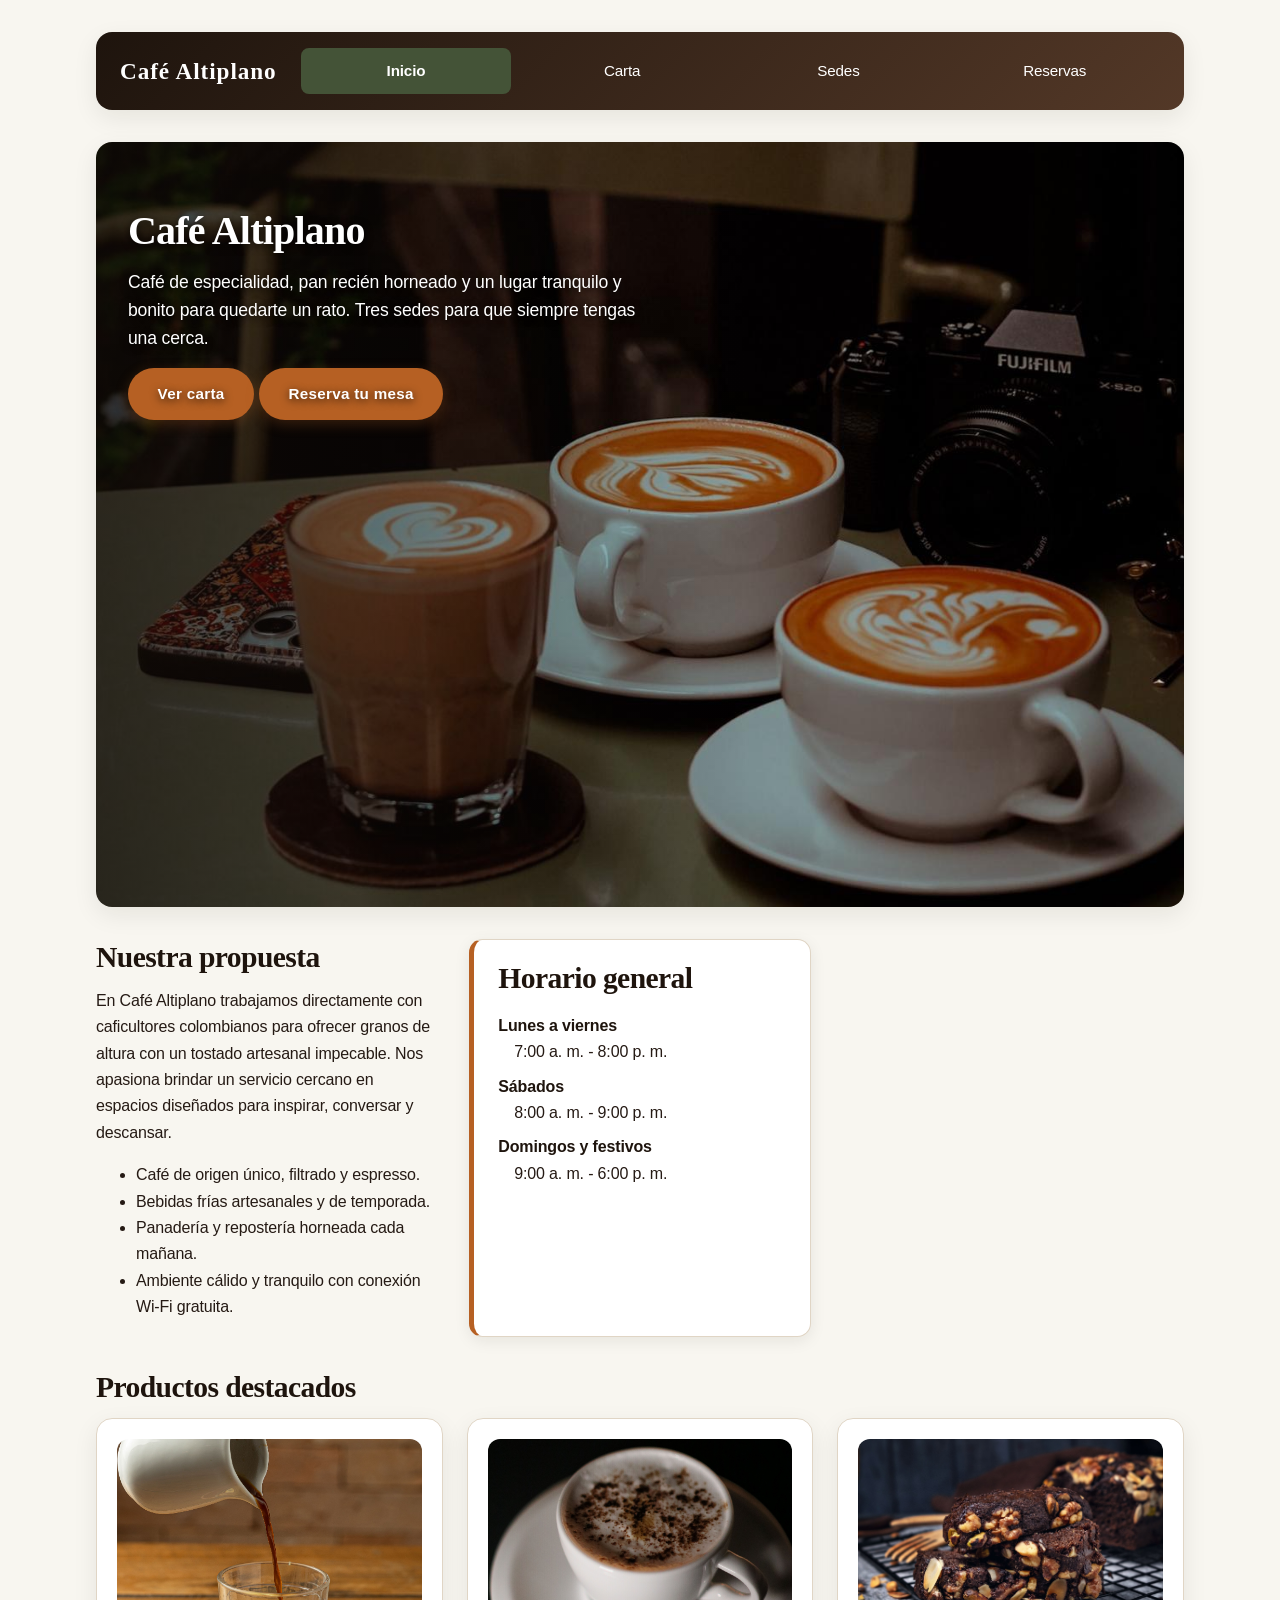
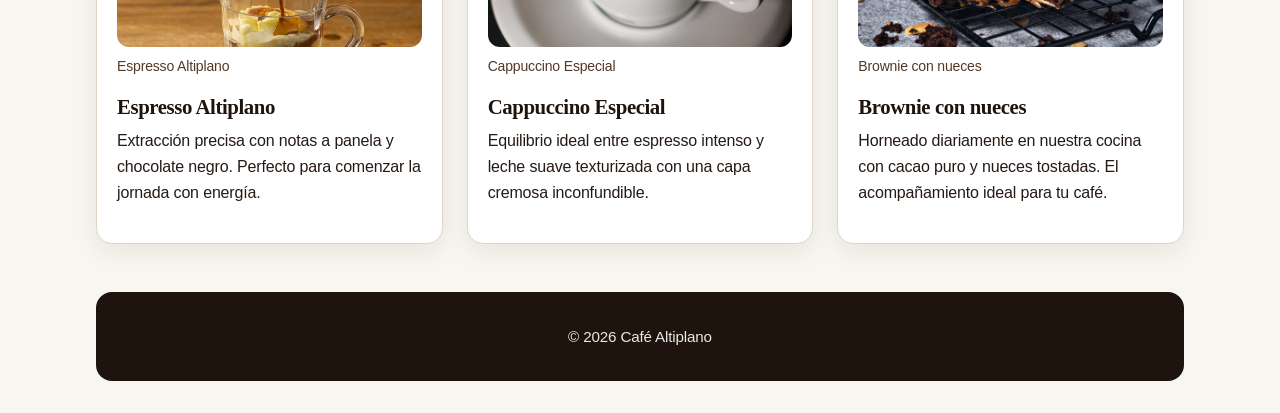
==== index.html @ fad657e7 "Modificaciones de la pagina" ====
<!DOCTYPE html>
<html lang="es">
<head>
  <meta charset="UTF-8">
  <meta name="viewport" content="width=device-width, initial-scale=1.0">
  <title>Café Altiplano | Inicio</title>

  <!-- Hojas de estilo ordenadas por tema -->
  <link rel="stylesheet" href="css/base.css">
  <link rel="stylesheet" href="css/tipografia.css">
  <link rel="stylesheet" href="css/cajas.css">
  <link rel="stylesheet" href="css/componentes.css">
  <link rel="stylesheet" href="css/layout.css">
</head>
<body>

  <!-- ===== CABECERA Y MENÚ ===== -->
  <header>
    <a href="index.html" class="logo">Café Altiplano</a>
    <nav>
      <ul>
        <li><a href="index.html" aria-current="page">Inicio</a></li>
        <li><a href="carta.html">Carta</a></li>
        <li><a href="sedes.html">Sedes</a></li>
        <li><a href="reservas.html">Reservas</a></li>
      </ul>
    </nav>
  </header>

  <!-- ===== CONTENIDO PRINCIPAL ===== -->
  <main>

    <!-- ----- Portada principal con imagen de fondo ----- -->
    <section class="portada portada--inicio">
      <h1>Café Altiplano</h1>
      <p>Café de especialidad, pan recién horneado y un lugar tranquilo y bonito para quedarte un rato. Tres sedes para que siempre tengas una cerca.</p>
      <p>
        <a class="boton" href="carta.html">Ver carta</a>
        <a class="boton" href="reservas.html">Reserva tu mesa</a>
      </p>
    </section>

    <!-- ----- Breve descripción de la propuesta ----- -->
    <section class="bloque">
      <h2>Nuestra propuesta</h2>
      <p>En Café Altiplano trabajamos directamente con caficultores colombianos para ofrecer granos de altura con un tostado artesanal impecable. Nos apasiona brindar un servicio cercano en espacios diseñados para inspirar, conversar y descansar.</p>
      <ul>
        <li>Café de origen único, filtrado y espresso.</li>
        <li>Bebidas frías artesanales y de temporada.</li>
        <li>Panadería y repostería horneada cada mañana.</li>
        <li>Ambiente cálido y tranquilo con conexión Wi-Fi gratuita.</li>
      </ul>
    </section>

    <!-- ----- Horario general (Información de interés) ----- -->
    <aside class="nota">
      <h2>Horario general</h2>
      <dl>
        <dt>Lunes a viernes</dt>
        <dd>7:00 a. m. - 8:00 p. m.</dd>
        <dt>Sábados</dt>
        <dd>8:00 a. m. - 9:00 p. m.</dd>
        <dt>Domingos y festivos</dt>
        <dd>9:00 a. m. - 6:00 p. m.</dd>
      </dl>
    </aside>

    <!-- ----- Productos destacados ----- -->
    <section class="bloque bloque--completo">
      <h2>Productos destacados</h2>
      <div class="galeria">
        <article class="tarjeta">
          <figure>
            <img src="imagenes/espresso.jpg" alt="Taza de café espresso recién servido con crema dorada">
            <figcaption>Espresso Altiplano</figcaption>
          </figure>
          <h3>Espresso Altiplano</h3>
          <p>Extracción precisa con notas a panela y chocolate negro. Perfecto para comenzar la jornada con energía.</p>
        </article>

        <article class="tarjeta">
          <figure>
            <img src="imagenes/cappuccino.jpg" alt="Taza de cappuccino con arte latte en la superficie">
            <figcaption>Cappuccino Especial</figcaption>
          </figure>
          <h3>Cappuccino Especial</h3>
          <p>Equilibrio ideal entre espresso intenso y leche suave texturizada con una capa cremosa inconfundible.</p>
        </article>

        <article class="tarjeta">
          <figure>
            <img src="imagenes/Brownie con nuecesjpg.jpg" alt="Porción de brownie de chocolate con nueces">
            <figcaption>Brownie con nueces</figcaption>
          </figure>
          <h3>Brownie con nueces</h3>
          <p>Horneado diariamente en nuestra cocina con cacao puro y nueces tostadas. El acompañamiento ideal para tu café.</p>
        </article>
      </div>
    </section>

  </main>

  <!-- ===== PIE DE PÁGINA ===== -->
  <footer>
    <p>&copy; 2026 Café Altiplano</p>
  </footer>

</body>
</html>
---- css/base.css ----
/* ===== base.css: paleta de colores, reglas generales y fondo ===== */

/* ----- Paleta moderna de cafetería de especialidad ----- */
:root {
  --color-cafe: #1e140d;           /* Espresso carbón profundo, sofisticado y moderno */
  --color-cafe-claro: #533827;     /* Tostado moca cálido */
  --color-crema: #f8f6f0;          /* Avena / crema nórdico cálido y luminoso */
  --color-beige: #ebe3d5;          /* Lino / arena suave para contrastes */
  --color-verde-oliva: #445337;    /* Verde oliva botánico de especialidad */
  --color-blanco: #ffffff;         /* Blanco puro para superficies limpias */
  --color-acento: #b66023;         /* Terracota / caramelo tostado moderno */
  --color-texto: #251a14;          /* Tono café ultra oscuro para óptima legibilidad */
  --color-borde: #e0d5c5;          /* Borde fino, limpio y sutil */
  --color-sombra: rgba(30, 20, 13, 0.08); /* Sombra difusa suave y moderna */
  --color-oscuro: #120c08;         /* Carbón oscuro para fondos inmersivos */
  --color-velo: rgba(18, 12, 8, 0.65);
  --color-sombra-texto: rgba(0, 0, 0, 0.75);
}

/* ----- Modelo de caja uniforme para todo el documento ----- */
*,
*::before,
*::after {
  box-sizing: border-box;
}

/* ----- Tamaño base relativo a la configuración del navegador ----- */
html {
  font-size: 100%;
}

/* ----- Página: centrada, con ancho máximo de lectura y fondo cálido ----- */
body {
  max-width: 72rem;
  margin: 0 auto;
  background-color: var(--color-crema);
  color: var(--color-texto);
}

/* ----- Imágenes fluidas ----- */
img {
  max-width: 100%;
  height: auto;
}

/* ----- Enlaces generales ----- */
a {
  color: var(--color-cafe-claro);
}

/* ----- Cabecera moderna con degradado sutil ----- */
header {
  background: linear-gradient(135deg, var(--color-cafe), var(--color-cafe-claro));
  color: var(--color-blanco);
  border-radius: 1rem;
  box-shadow: 0 0.5rem 1.5rem var(--color-sombra);
}

/* Los enlaces de cabecera heredan color blanco */
header a {
  color: inherit;
}

/* ----- Pie de página moderno y sobrio ----- */
footer {
  padding: 2rem 1.5rem;
  background-color: var(--color-cafe);
  color: var(--color-blanco);
  text-align: center;
  border-radius: 1rem;
  margin-top: 1rem;
}

footer p {
  margin: 0 auto;
  font-size: 0.95rem;
  opacity: 0.9;
}
---- css/tipografia.css ----
/* ===== tipografia.css: fuentes, tamaños y texto ===== */

/* ----- Texto general: tipografía moderna, limpia y altamente legible ----- */
body {
  font-family: -apple-system, BlinkMacSystemFont, "Segoe UI", Roboto, "Helvetica Neue", Arial, sans-serif;
  font-size: 1rem;
  line-height: 1.65;
  letter-spacing: -0.01em;
}

/* ----- Títulos: tipografía editorial elegante y jerarquía visual estricta ----- */
h1,
h2,
h3,
h4 {
  font-family: "Playfair Display", "Georgia", "Times New Roman", serif;
  line-height: 1.25;
  color: var(--color-cafe);
  letter-spacing: -0.02em;
}

h1 {
  font-size: 2.5rem;
  margin-top: 0;
  margin-bottom: 0.75rem;
}

h2 {
  font-size: 1.85rem;
  margin-top: 0;
  margin-bottom: 0.75rem;
}

h3 {
  font-size: 1.3rem;
  margin-top: 0;
  margin-bottom: 0.5rem;
}

h4 {
  font-size: 1.1rem;
  margin-top: 0;
  margin-bottom: 0.5rem;
}

/* ----- Párrafos: medida de lectura cómoda ----- */
p {
  max-width: 65ch;
  margin-top: 0;
  margin-bottom: 1rem;
}

/* ----- Citas editoriales ----- */
blockquote {
  font-family: "Playfair Display", "Georgia", serif;
  font-size: 1.2rem;
  font-style: italic;
  line-height: 1.6;
  margin: 0;
  color: var(--color-cafe);
}

cite {
  font-family: -apple-system, BlinkMacSystemFont, "Segoe UI", Roboto, sans-serif;
  font-weight: 600;
  color: var(--color-verde-oliva);
  font-style: normal;
  font-size: 0.95rem;
}

figcaption {
  font-size: 0.875rem;
  color: var(--color-cafe-claro);
  margin-top: 0.5rem;
  font-weight: 500;
}

/* ----- Tablas y listas de definición ----- */
caption {
  font-family: "Playfair Display", "Georgia", serif;
  font-size: 1.2rem;
  font-weight: bold;
  padding: 0.75rem 0;
  caption-side: top;
  text-align: left;
  color: var(--color-cafe);
}

th {
  font-weight: 700;
  color: var(--color-cafe);
}

dt {
  font-weight: 700;
  color: var(--color-cafe);
  margin-top: 0.5rem;
}

dd {
  margin-inline-start: 1rem;
  margin-bottom: 0.5rem;
}
---- css/cajas.css ----
/* ===== cajas.css: espacios, tarjetas y tablas ===== */

/* ----- Espaciados interiores ----- */
header {
  padding: 0.85rem 1.25rem;
}

main {
  padding: 0;
}

/* ----- Menús y listas sin viñetas ----- */
nav ul,
.tarjeta ul {
  margin: 0;
  padding: 0;
  list-style: none;
}

/* ----- Tarjetas modernas con esquinas suaves y sombra limpia ----- */
.tarjeta {
  padding: 1.25rem;
  border: 1px solid var(--color-borde);
  border-radius: 1rem;
  background-color: var(--color-blanco);
  box-shadow: 0 0.5rem 1.5rem var(--color-sombra);
}

/* ----- Figuras de imágenes ----- */
figure {
  margin: 0 0 1rem;
}

/* ----- Citas y notas modernas con acento lateral ----- */
.cita {
  padding: 1.25rem 1.5rem;
  border-left: 0.35rem solid var(--color-verde-oliva);
  background-color: var(--color-blanco);
  border-radius: 0.85rem;
  border-top: 1px solid var(--color-borde);
  border-right: 1px solid var(--color-borde);
  border-bottom: 1px solid var(--color-borde);
  box-shadow: 0 0.25rem 1rem var(--color-sombra);
  margin: 0 0 0.5rem;
}

.nota {
  padding: 1.25rem 1.5rem;
  border-left: 0.35rem solid var(--color-acento);
  background-color: var(--color-blanco);
  border-radius: 0.85rem;
  border-top: 1px solid var(--color-borde);
  border-right: 1px solid var(--color-borde);
  border-bottom: 1px solid var(--color-borde);
  box-shadow: 0 0.25rem 1rem var(--color-sombra);
}

/* ----- Tablas modernas con desplazamiento horizontal seguro ----- */
.tabla-contenedor {
  overflow-x: auto;
  margin-top: 1.25rem;
  margin-bottom: 1rem;
  border-radius: 0.85rem;
  box-shadow: 0 0.25rem 1rem var(--color-sombra);
}

.tabla {
  width: 100%;
  border-collapse: separate;
  border-spacing: 0;
  background-color: var(--color-blanco);
  border: 1px solid var(--color-borde);
  border-radius: 0.85rem;
  overflow: hidden;
}

.tabla th,
.tabla td {
  padding: 0.85rem 1rem;
  border-bottom: 1px solid var(--color-borde);
  text-align: left;
}

.tabla thead th {
  background-color: var(--color-beige);
  font-size: 0.875rem;
  text-transform: uppercase;
  letter-spacing: 0.04em;
}

.tabla tbody tr:last-child th,
.tabla tbody tr:last-child td {
  border-bottom: none;
}

/* Filas alternas sutiles */
.tabla tbody tr:nth-child(even) {
  background-color: #faf8f4;
}

/* Tablas de precios: la última columna alineada a la derecha con peso */
.tabla--precios th:last-child,
.tabla--precios td:last-child {
  text-align: right;
  font-weight: 600;
}

/* Fotos de tarjetas con proporciones modernas y corte impecable */
.tarjeta img {
  width: 100%;
  height: 13rem;
  object-fit: cover;
  border-radius: 0.75rem;
  display: block;
}
---- css/componentes.css ----
/* ===== componentes.css: menú, botones y formulario ===== */

/* ----- Enlaces del menú ----- */
nav a {
  display: block;
  padding: 0.65rem 1rem;
  text-decoration: none;
  text-align: center;
  border-radius: 0.5rem;
  font-weight: 500;
  font-size: 0.95rem;
}

nav a:hover,
nav a:focus {
  background-color: rgba(255, 255, 255, 0.15);
  color: var(--color-blanco);
}

/* La página activa luce moderna como una pestaña destacada */
nav a[aria-current="page"] {
  background-color: var(--color-verde-oliva);
  color: var(--color-blanco);
  font-weight: 600;
}

/* ----- Botones modernos en forma de píldora ----- */
.boton {
  display: inline-block;
  padding: 0.85rem 1.85rem;
  border: none;
  border-radius: 2rem;
  background-color: var(--color-acento);
  color: var(--color-blanco);
  font: inherit;
  font-weight: 600;
  font-size: 0.95rem;
  letter-spacing: 0.02em;
  text-decoration: none;
  cursor: pointer;
  text-align: center;
  box-shadow: 0 0.25rem 0.85rem rgba(182, 96, 35, 0.28);
}

.boton:hover,
.boton:focus {
  background-color: var(--color-cafe);
  color: var(--color-blanco);
  box-shadow: 0 0.25rem 0.85rem rgba(30, 20, 13, 0.35);
}

/* ----- Formulario moderno ----- */
form fieldset {
  padding: 1.5rem;
  border: 1px solid var(--color-borde);
  border-radius: 1rem;
  background-color: var(--color-blanco);
  box-shadow: 0 0.25rem 1rem var(--color-sombra);
}

legend {
  padding: 0 0.75rem;
  color: var(--color-cafe);
  font-family: "Playfair Display", "Georgia", serif;
  font-size: 1.2rem;
  font-weight: bold;
}

form label {
  font-weight: 600;
  font-size: 0.9rem;
  color: var(--color-texto);
}

/* Separación ordenada para etiquetas del formulario */
form label:not([for^="zona-"]):not([for="confirmacion"]) {
  display: block;
  margin-top: 0.85rem;
  margin-bottom: 0.35rem;
}

/* Campos de texto, fecha, hora, número y textarea */
:is(input, select, textarea):not([type="radio"], [type="checkbox"]) {
  display: block;
  width: 100%;
  padding: 0.75rem 1rem;
  border: 1px solid var(--color-borde);
  border-radius: 0.5rem;
  background-color: #fbf9f5;
  font: inherit;
  font-size: 0.95rem;
  color: var(--color-texto);
}

textarea {
  resize: vertical;
}

:is(input, select, textarea):hover {
  border-color: var(--color-acento);
}

/* ----- Controles nativos (radio y checkbox) con acento verde oliva ----- */
input[type="radio"],
input[type="checkbox"] {
  accent-color: var(--color-verde-oliva);
  cursor: pointer;
}

label[for^="zona-"],
label[for="confirmacion"] {
  cursor: pointer;
}

/* ----- Foco visible y accesible ----- */
:is(a, button, input, select, textarea):focus {
  outline: 0.1875rem solid var(--color-verde-oliva);
  outline-offset: 0.125rem;
}
---- css/layout.css ----
/* ===== layout.css: maqueta con Grid (primero el teléfono) ===== */

/* ----- Teléfono: una columna con espaciado amplio y moderno ----- */
body {
  display: grid;
  grid-template-columns: 1fr;
  gap: 1.75rem;
  padding: 1rem;
}

/* main no crea caja propia: sus bloques entran directo a la grid del body */
main {
  display: contents;
}

/* Cabecera, portada y pie ocupan todo el ancho en cualquier tamaño */
header,
footer,
.portada,
.bloque--completo {
  grid-column: 1 / -1;
}

/* Evita que una tabla o imagen ensanche la columna y cree desplazamiento horizontal */
header,
footer,
main > *,
.bloque {
  min-width: 0;
}

/* ----- Logotipo textual moderno en cabecera ----- */
.logo {
  display: block;
  font-family: "Playfair Display", Georgia, serif;
  font-size: 1.45rem;
  font-weight: 700;
  letter-spacing: 0.04em;
  text-decoration: none;
  text-align: center;
  padding: 0.5rem 0;
  color: var(--color-blanco);
}

/* ----- Portadas modernas con esquinas redondeadas ----- */
.portada {
  min-height: 35vh;
  padding: 3rem 2rem;
  background-color: var(--color-cafe);
  color: var(--color-blanco);
  border-radius: 1rem;
  box-shadow: 0 0.5rem 1.5rem var(--color-sombra);
}

.portada h1 {
  color: inherit;
}

.portada p {
  max-width: 55ch;
  font-size: 1.1rem;
  line-height: 1.6;
}

/* Portada de la página de inicio: foto de fondo inmersiva */
.portada--inicio {
  min-height: 85vh;
  padding: 4rem 2rem;
  background-color: var(--color-oscuro);
  background-image:
    linear-gradient(to right, var(--color-velo) 0%, transparent 60%),
    url("../imagenes/fondo.jpg");
  background-size: cover;
  background-position: center 85%;
  background-repeat: no-repeat;
  text-shadow: 0 2px 8px var(--color-sombra-texto);
}

/* ----- Menú: enlaces organizados con CSS Grid ----- */
header nav ul {
  display: grid;
  grid-template-columns: repeat(auto-fit, minmax(6rem, 1fr));
  gap: 0.35rem;
}

/* ----- Galería de tarjetas: adaptable con Grid ----- */
.galeria {
  display: grid;
  grid-template-columns: repeat(auto-fit, minmax(14.5rem, 1fr));
  gap: 1.5rem;
}

/* ----- Formulario con separación limpia ----- */
form {
  display: grid;
  gap: 1.25rem;
}

/* ----- Tableta: desde 600 px, dos columnas ----- */
@media (min-width: 600px) {
  body {
    grid-template-columns: repeat(2, 1fr);
    padding: 1.5rem;
  }

  header {
    display: grid;
    grid-template-columns: auto 1fr;
    align-items: center;
    gap: 1.5rem;
    padding: 1rem 1.5rem;
  }

  .logo {
    text-align: left;
    padding: 0;
  }

  /* Un bloque que ocupa dos columnas */
  .bloque--ancho {
    grid-column: span 2;
  }
}

/* ----- Computador: desde 900 px, tres columnas ----- */
@media (min-width: 900px) {
  body {
    grid-template-columns: repeat(3, 1fr);
    gap: 2rem;
    padding: 2rem;
  }

  .bloque--ancho {
    grid-column: span 2;
  }
}
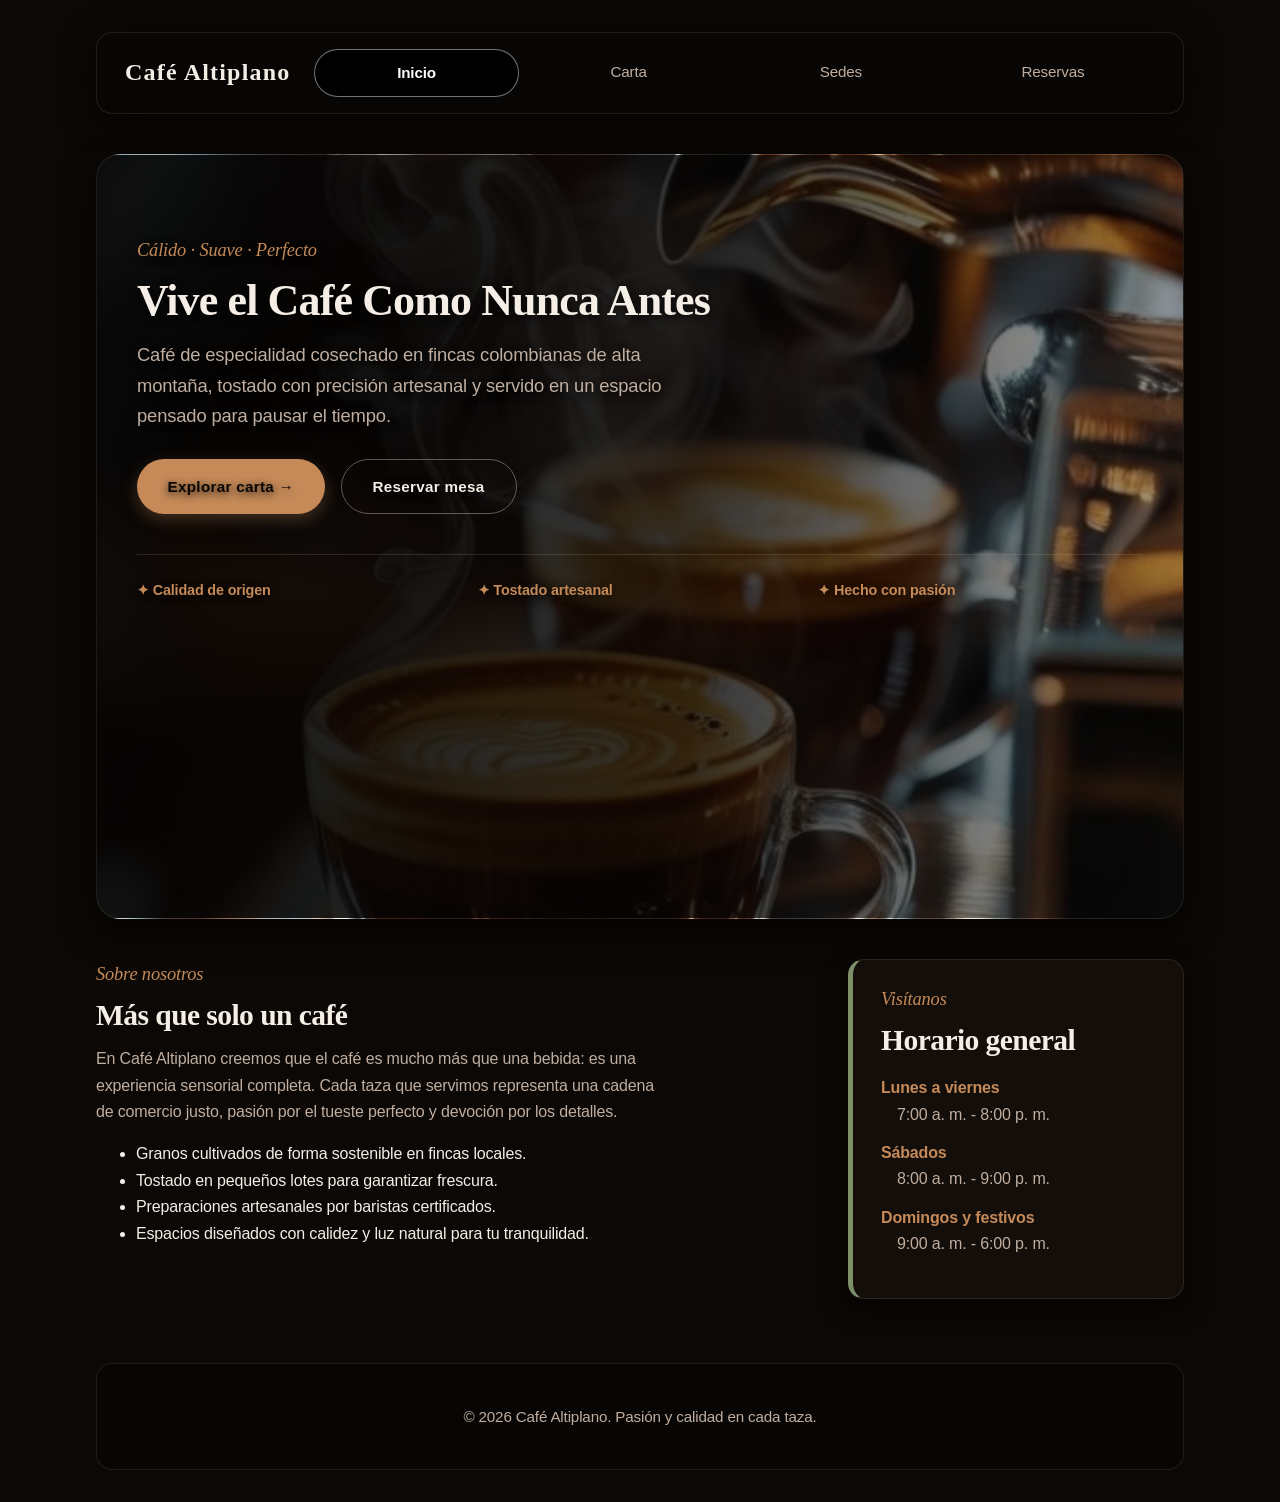
==== commit a8c7deb2: "Actualizacion  general de diseño, fondos y colores" ====
--- a/index.html
+++ b/index.html
@@ -30,30 +30,38 @@
   <!-- ===== CONTENIDO PRINCIPAL ===== -->
   <main>
 
-    <!-- ----- Portada principal con imagen de fondo ----- -->
+    <!-- ----- Portada principal con imagen de fondo estilo Dark Luxury ----- -->
     <section class="portada portada--inicio">
-      <h1>Café Altiplano</h1>
-      <p>Café de especialidad, pan recién horneado y un lugar tranquilo y bonito para quedarte un rato. Tres sedes para que siempre tengas una cerca.</p>
-      <p>
-        <a class="boton" href="carta.html">Ver carta</a>
-        <a class="boton" href="reservas.html">Reserva tu mesa</a>
-      </p>
+      <span class="lema">Cálido · Suave · Perfecto</span>
+      <h1>Vive el Café Como Nunca Antes</h1>
+      <p>Café de especialidad cosechado en fincas colombianas de alta montaña, tostado con precisión artesanal y servido en un espacio pensado para pausar el tiempo.</p>
+      <div class="portada__acciones">
+        <a class="boton" href="carta.html">Explorar carta &rarr;</a>
+        <a class="boton boton--secundario" href="reservas.html">Reservar mesa</a>
+      </div>
+      <ul class="portada__ventajas">
+        <li>✦ Calidad de origen</li>
+        <li>✦ Tostado artesanal</li>
+        <li>✦ Hecho con pasión</li>
+      </ul>
     </section>
 
     <!-- ----- Breve descripción de la propuesta ----- -->
-    <section class="bloque">
-      <h2>Nuestra propuesta</h2>
-      <p>En Café Altiplano trabajamos directamente con caficultores colombianos para ofrecer granos de altura con un tostado artesanal impecable. Nos apasiona brindar un servicio cercano en espacios diseñados para inspirar, conversar y descansar.</p>
+    <section class="bloque bloque--ancho">
+      <span class="lema">Sobre nosotros</span>
+      <h2>Más que solo un café</h2>
+      <p>En Café Altiplano creemos que el café es mucho más que una bebida: es una experiencia sensorial completa. Cada taza que servimos representa una cadena de comercio justo, pasión por el tueste perfecto y devoción por los detalles.</p>
       <ul>
-        <li>Café de origen único, filtrado y espresso.</li>
-        <li>Bebidas frías artesanales y de temporada.</li>
-        <li>Panadería y repostería horneada cada mañana.</li>
-        <li>Ambiente cálido y tranquilo con conexión Wi-Fi gratuita.</li>
+        <li>Granos cultivados de forma sostenible en fincas locales.</li>
+        <li>Tostado en pequeños lotes para garantizar frescura.</li>
+        <li>Preparaciones artesanales por baristas certificados.</li>
+        <li>Espacios diseñados con calidez y luz natural para tu tranquilidad.</li>
       </ul>
     </section>
 
-    <!-- ----- Horario general (Información de interés) ----- -->
+    <!-- ----- Horario general (Información de interés con dl) ----- -->
     <aside class="nota">
+      <span class="lema">Visítanos</span>
       <h2>Horario general</h2>
       <dl>
         <dt>Lunes a viernes</dt>
@@ -65,44 +73,11 @@
       </dl>
     </aside>
 
-    <!-- ----- Productos destacados ----- -->
-    <section class="bloque bloque--completo">
-      <h2>Productos destacados</h2>
-      <div class="galeria">
-        <article class="tarjeta">
-          <figure>
-            <img src="imagenes/espresso.jpg" alt="Taza de café espresso recién servido con crema dorada">
-            <figcaption>Espresso Altiplano</figcaption>
-          </figure>
-          <h3>Espresso Altiplano</h3>
-          <p>Extracción precisa con notas a panela y chocolate negro. Perfecto para comenzar la jornada con energía.</p>
-        </article>
-
-        <article class="tarjeta">
-          <figure>
-            <img src="imagenes/cappuccino.jpg" alt="Taza de cappuccino con arte latte en la superficie">
-            <figcaption>Cappuccino Especial</figcaption>
-          </figure>
-          <h3>Cappuccino Especial</h3>
-          <p>Equilibrio ideal entre espresso intenso y leche suave texturizada con una capa cremosa inconfundible.</p>
-        </article>
-
-        <article class="tarjeta">
-          <figure>
-            <img src="imagenes/Brownie con nuecesjpg.jpg" alt="Porción de brownie de chocolate con nueces">
-            <figcaption>Brownie con nueces</figcaption>
-          </figure>
-          <h3>Brownie con nueces</h3>
-          <p>Horneado diariamente en nuestra cocina con cacao puro y nueces tostadas. El acompañamiento ideal para tu café.</p>
-        </article>
-      </div>
-    </section>
-
   </main>
 
   <!-- ===== PIE DE PÁGINA ===== -->
   <footer>
-    <p>&copy; 2026 Café Altiplano</p>
+    <p>&copy; 2026 Café Altiplano. Pasión y calidad en cada taza.</p>
   </footer>
 
 </body>
--- a/css/base.css
+++ b/css/base.css
@@ -1,20 +1,22 @@
 /* ===== base.css: paleta de colores, reglas generales y fondo ===== */
 
-/* ----- Paleta moderna de cafetería de especialidad ----- */
+/* ----- Paleta moderna de cafetería de especialidad (Dark Luxury) ----- */
 :root {
-  --color-cafe: #1e140d;           /* Espresso carbón profundo, sofisticado y moderno */
-  --color-cafe-claro: #533827;     /* Tostado moca cálido */
-  --color-crema: #f8f6f0;          /* Avena / crema nórdico cálido y luminoso */
-  --color-beige: #ebe3d5;          /* Lino / arena suave para contrastes */
-  --color-verde-oliva: #445337;    /* Verde oliva botánico de especialidad */
-  --color-blanco: #ffffff;         /* Blanco puro para superficies limpias */
-  --color-acento: #b66023;         /* Terracota / caramelo tostado moderno */
-  --color-texto: #251a14;          /* Tono café ultra oscuro para óptima legibilidad */
-  --color-borde: #e0d5c5;          /* Borde fino, limpio y sutil */
-  --color-sombra: rgba(30, 20, 13, 0.08); /* Sombra difusa suave y moderna */
-  --color-oscuro: #120c08;         /* Carbón oscuro para fondos inmersivos */
-  --color-velo: rgba(18, 12, 8, 0.65);
-  --color-sombra-texto: rgba(0, 0, 0, 0.75);
+  --color-cafe: #0b0806;                 /* Fondo oscuro negro carbón / espresso profundo */
+  --color-cafe-claro: #140e0a;           /* Superficie de tarjetas y contenedores */
+  --color-crema: #f5eee6;                /* Texto principal en tono marfil / crema cálido */
+  --color-beige: #bfaea0;                /* Texto secundario y subtítulos delicados */
+  --color-verde-oliva: #7d8f69;          /* Verde oliva sutil para acentos botánicos */
+  --color-blanco: #ffffff;               /* Blanco puro de alto contraste */
+  --color-acento: #c58a58;               /* Ámbar / caramelo dorado cálido (botones y destacados) */
+  --color-acento-hover: #d89c68;         /* Acento claro al interactuar */
+  --color-texto: #f5eee6;                /* Color base para lectura sobre fondo oscuro */
+  --color-texto-secundario: #a89888;     /* Color atenuado para notas secundarias */
+  --color-borde: rgba(220, 195, 170, 0.12); /* Borde ultrafino y sutil */
+  --color-sombra: rgba(0, 0, 0, 0.6);    /* Sombra profunda y elegante */
+  --color-oscuro: #050403;               /* Negro profundo */
+  --color-velo: rgba(6, 4, 3, 0.8);      /* Velo oscuro para legibilidad sobre imágenes */
+  --color-sombra-texto: rgba(0, 0, 0, 0.9); /* Sombra para textos sobre fondos */
 }
 
 /* ----- Modelo de caja uniforme para todo el documento ----- */
@@ -29,11 +31,11 @@
   font-size: 100%;
 }
 
-/* ----- Página: centrada, con ancho máximo de lectura y fondo cálido ----- */
+/* ----- Página: centrada, con ancho máximo de lectura y fondo oscuro premium ----- */
 body {
   max-width: 72rem;
   margin: 0 auto;
-  background-color: var(--color-crema);
+  background-color: var(--color-cafe);
   color: var(--color-texto);
 }
 
@@ -45,34 +47,35 @@
 
 /* ----- Enlaces generales ----- */
 a {
-  color: var(--color-cafe-claro);
+  color: var(--color-acento);
 }
 
-/* ----- Cabecera moderna con degradado sutil ----- */
+/* ----- Cabecera moderna en negro profundo ----- */
 header {
-  background: linear-gradient(135deg, var(--color-cafe), var(--color-cafe-claro));
+  background: #080604;
   color: var(--color-blanco);
+  border: 1px solid var(--color-borde);
   border-radius: 1rem;
-  box-shadow: 0 0.5rem 1.5rem var(--color-sombra);
+  box-shadow: 0 0.5rem 2rem var(--color-sombra);
 }
 
-/* Los enlaces de cabecera heredan color blanco */
+/* Los enlaces de cabecera heredan color */
 header a {
   color: inherit;
 }
 
 /* ----- Pie de página moderno y sobrio ----- */
 footer {
-  padding: 2rem 1.5rem;
-  background-color: var(--color-cafe);
-  color: var(--color-blanco);
+  padding: 2.5rem 1.5rem;
+  background-color: #080604;
+  color: var(--color-beige);
   text-align: center;
+  border: 1px solid var(--color-borde);
   border-radius: 1rem;
-  margin-top: 1rem;
+  margin-top: 1.5rem;
 }
 
 footer p {
   margin: 0 auto;
   font-size: 0.95rem;
-  opacity: 0.9;
 }
--- a/css/tipografia.css
+++ b/css/tipografia.css
@@ -15,12 +15,12 @@
 h4 {
   font-family: "Playfair Display", "Georgia", "Times New Roman", serif;
   line-height: 1.25;
-  color: var(--color-cafe);
+  color: var(--color-crema);
   letter-spacing: -0.02em;
 }
 
 h1 {
-  font-size: 2.5rem;
+  font-size: 2.75rem;
   margin-top: 0;
   margin-bottom: 0.75rem;
 }
@@ -41,6 +41,17 @@
   font-size: 1.1rem;
   margin-top: 0;
   margin-bottom: 0.5rem;
+  color: var(--color-acento);
+}
+
+/* Subtítulos o texto destacado tipo lema */
+.lema {
+  display: block;
+  font-family: "Playfair Display", "Georgia", serif;
+  font-style: italic;
+  font-size: 1.15rem;
+  color: var(--color-acento);
+  margin-bottom: 0.5rem;
 }
 
 /* ----- Párrafos: medida de lectura cómoda ----- */
@@ -48,29 +59,30 @@
   max-width: 65ch;
   margin-top: 0;
   margin-bottom: 1rem;
+  color: var(--color-beige);
 }
 
 /* ----- Citas editoriales ----- */
 blockquote {
   font-family: "Playfair Display", "Georgia", serif;
-  font-size: 1.2rem;
+  font-size: 1.25rem;
   font-style: italic;
   line-height: 1.6;
   margin: 0;
-  color: var(--color-cafe);
+  color: var(--color-crema);
 }
 
 cite {
   font-family: -apple-system, BlinkMacSystemFont, "Segoe UI", Roboto, sans-serif;
   font-weight: 600;
-  color: var(--color-verde-oliva);
+  color: var(--color-acento);
   font-style: normal;
   font-size: 0.95rem;
 }
 
 figcaption {
   font-size: 0.875rem;
-  color: var(--color-cafe-claro);
+  color: var(--color-acento);
   margin-top: 0.5rem;
   font-weight: 500;
 }
@@ -78,26 +90,27 @@
 /* ----- Tablas y listas de definición ----- */
 caption {
   font-family: "Playfair Display", "Georgia", serif;
-  font-size: 1.2rem;
+  font-size: 1.25rem;
   font-weight: bold;
   padding: 0.75rem 0;
   caption-side: top;
   text-align: left;
-  color: var(--color-cafe);
+  color: var(--color-crema);
 }
 
 th {
   font-weight: 700;
-  color: var(--color-cafe);
+  color: var(--color-crema);
 }
 
 dt {
   font-weight: 700;
-  color: var(--color-cafe);
-  margin-top: 0.5rem;
+  color: var(--color-acento);
+  margin-top: 0.75rem;
 }
 
 dd {
   margin-inline-start: 1rem;
   margin-bottom: 0.5rem;
+  color: var(--color-beige);
 }
--- a/css/cajas.css
+++ b/css/cajas.css
@@ -2,7 +2,7 @@
 
 /* ----- Espaciados interiores ----- */
 header {
-  padding: 0.85rem 1.25rem;
+  padding: 0.85rem 1.5rem;
 }
 
 main {
@@ -17,75 +17,79 @@
   list-style: none;
 }
 
-/* ----- Tarjetas modernas con esquinas suaves y sombra limpia ----- */
+/* ----- Tarjetas modernas oscuras con bordes finos y limpios ----- */
 .tarjeta {
   padding: 1.25rem;
   border: 1px solid var(--color-borde);
-  border-radius: 1rem;
-  background-color: var(--color-blanco);
+  border-radius: 1.25rem;
+  background-color: var(--color-cafe-claro);
   box-shadow: 0 0.5rem 1.5rem var(--color-sombra);
 }
 
-/* ----- Figuras de imágenes ----- */
-figure {
+/* ----- Figuras de imágenes con fondo oscuro estilizado ----- */
+.tarjeta figure {
   margin: 0 0 1rem;
+  background: radial-gradient(circle at center, #100b08 0%, #050302 100%);
+  border-radius: 1rem;
+  padding: 0.35rem;
+  border: 1px solid rgba(220, 195, 170, 0.1);
+  box-shadow: inset 0 0 1.5rem rgba(0, 0, 0, 0.5);
 }
 
-/* ----- Citas y notas modernas con acento lateral ----- */
+/* ----- Citas y notas modernas con acento lateral sutil ----- */
 .cita {
-  padding: 1.25rem 1.5rem;
-  border-left: 0.35rem solid var(--color-verde-oliva);
-  background-color: var(--color-blanco);
-  border-radius: 0.85rem;
+  padding: 1.5rem 1.75rem;
+  border-left: 0.35rem solid var(--color-acento);
+  background-color: var(--color-cafe-claro);
+  border-radius: 1rem;
   border-top: 1px solid var(--color-borde);
   border-right: 1px solid var(--color-borde);
   border-bottom: 1px solid var(--color-borde);
-  box-shadow: 0 0.25rem 1rem var(--color-sombra);
+  box-shadow: 0 0.5rem 1.5rem var(--color-sombra);
   margin: 0 0 0.5rem;
 }
 
 .nota {
-  padding: 1.25rem 1.5rem;
-  border-left: 0.35rem solid var(--color-acento);
-  background-color: var(--color-blanco);
-  border-radius: 0.85rem;
+  padding: 1.5rem 1.75rem;
+  border-left: 0.35rem solid var(--color-verde-oliva);
+  background-color: var(--color-cafe-claro);
+  border-radius: 1rem;
   border-top: 1px solid var(--color-borde);
   border-right: 1px solid var(--color-borde);
   border-bottom: 1px solid var(--color-borde);
-  box-shadow: 0 0.25rem 1rem var(--color-sombra);
+  box-shadow: 0 0.5rem 1.5rem var(--color-sombra);
 }
 
-/* ----- Tablas modernas con desplazamiento horizontal seguro ----- */
+/* ----- Tablas modernas: líneas ultrafinas, sin bordes toscos ni marrones gruesos ----- */
 .tabla-contenedor {
   overflow-x: auto;
   margin-top: 1.25rem;
-  margin-bottom: 1rem;
-  border-radius: 0.85rem;
-  box-shadow: 0 0.25rem 1rem var(--color-sombra);
+  margin-bottom: 1.25rem;
+  border-radius: 1rem;
+  border: 1px solid var(--color-borde);
+  box-shadow: 0 0.5rem 1.5rem var(--color-sombra);
 }
 
 .tabla {
   width: 100%;
-  border-collapse: separate;
-  border-spacing: 0;
-  background-color: var(--color-blanco);
-  border: 1px solid var(--color-borde);
-  border-radius: 0.85rem;
-  overflow: hidden;
+  border-collapse: collapse;
+  background-color: var(--color-cafe-claro);
 }
 
 .tabla th,
 .tabla td {
-  padding: 0.85rem 1rem;
+  padding: 0.95rem 1.25rem;
   border-bottom: 1px solid var(--color-borde);
   text-align: left;
 }
 
 .tabla thead th {
-  background-color: var(--color-beige);
-  font-size: 0.875rem;
+  background-color: rgba(197, 138, 88, 0.12);
+  color: var(--color-acento);
+  font-size: 0.85rem;
   text-transform: uppercase;
-  letter-spacing: 0.04em;
+  letter-spacing: 0.05em;
+  border-bottom: 1px solid rgba(197, 138, 88, 0.25);
 }
 
 .tabla tbody tr:last-child th,
@@ -93,23 +97,34 @@
   border-bottom: none;
 }
 
-/* Filas alternas sutiles */
+/* Filas alternadas sutiles en lugar de franjas gruesas */
 .tabla tbody tr:nth-child(even) {
-  background-color: #faf8f4;
+  background-color: rgba(255, 255, 255, 0.02);
 }
 
-/* Tablas de precios: la última columna alineada a la derecha con peso */
+.tabla tbody th {
+  color: var(--color-crema);
+  font-weight: 600;
+}
+
+.tabla tbody td {
+  color: var(--color-beige);
+}
+
+/* Precios destacados y alineados a la derecha */
 .tabla--precios th:last-child,
 .tabla--precios td:last-child {
   text-align: right;
-  font-weight: 600;
+  font-weight: 700;
+  color: var(--color-acento);
 }
 
-/* Fotos de tarjetas con proporciones modernas y corte impecable */
+/* Fotos de tarjetas con proporciones modernas, fondo oscuro y corte impecable */
 .tarjeta img {
   width: 100%;
-  height: 13rem;
+  height: 14rem;
   object-fit: cover;
   border-radius: 0.75rem;
   display: block;
+  background-color: #090604;
 }
--- a/css/componentes.css
+++ b/css/componentes.css
@@ -6,70 +6,88 @@
   padding: 0.65rem 1rem;
   text-decoration: none;
   text-align: center;
-  border-radius: 0.5rem;
+  border-radius: 2rem;
   font-weight: 500;
   font-size: 0.95rem;
+  color: var(--color-beige);
 }
 
 nav a:hover,
 nav a:focus {
-  background-color: rgba(255, 255, 255, 0.15);
+  background-color: rgba(255, 255, 255, 0.1);
   color: var(--color-blanco);
 }
 
-/* La página activa luce moderna como una pestaña destacada */
+/* La página activa en el menú: fondo negro elegante con borde blanco, sin fondo marrón */
 nav a[aria-current="page"] {
-  background-color: var(--color-verde-oliva);
+  background-color: #000000;
   color: var(--color-blanco);
-  font-weight: 600;
+  border: 1px solid rgba(255, 255, 255, 0.45);
+  font-weight: 700;
 }
 
-/* ----- Botones modernos en forma de píldora ----- */
+/* ----- Botones modernos en forma de píldora (como en la referencia) ----- */
 .boton {
   display: inline-block;
   padding: 0.85rem 1.85rem;
-  border: none;
+  border: 1px solid transparent;
   border-radius: 2rem;
   background-color: var(--color-acento);
-  color: var(--color-blanco);
+  color: #080604;
   font: inherit;
-  font-weight: 600;
+  font-weight: 700;
   font-size: 0.95rem;
   letter-spacing: 0.02em;
   text-decoration: none;
   cursor: pointer;
   text-align: center;
-  box-shadow: 0 0.25rem 0.85rem rgba(182, 96, 35, 0.28);
+  box-shadow: 0 0.35rem 1rem rgba(197, 138, 88, 0.3);
 }
 
 .boton:hover,
 .boton:focus {
-  background-color: var(--color-cafe);
-  color: var(--color-blanco);
-  box-shadow: 0 0.25rem 0.85rem rgba(30, 20, 13, 0.35);
+  background-color: var(--color-acento-hover);
+  color: #080604;
+  box-shadow: 0 0.45rem 1.25rem rgba(197, 138, 88, 0.45);
 }
 
-/* ----- Formulario moderno ----- */
+/* Botón secundario con borde sutil */
+.boton--secundario {
+  background-color: transparent;
+  color: var(--color-crema);
+  border: 1px solid rgba(245, 238, 230, 0.35);
+  box-shadow: none;
+}
+
+.boton--secundario:hover,
+.boton--secundario:focus {
+  background-color: rgba(255, 255, 255, 0.1);
+  color: var(--color-blanco);
+  border-color: var(--color-crema);
+  box-shadow: 0 0.25rem 0.75rem rgba(0, 0, 0, 0.3);
+}
+
+/* ----- Formulario moderno oscuro ----- */
 form fieldset {
   padding: 1.5rem;
   border: 1px solid var(--color-borde);
-  border-radius: 1rem;
-  background-color: var(--color-blanco);
-  box-shadow: 0 0.25rem 1rem var(--color-sombra);
+  border-radius: 1.25rem;
+  background-color: var(--color-cafe-claro);
+  box-shadow: 0 0.5rem 1.5rem var(--color-sombra);
 }
 
 legend {
   padding: 0 0.75rem;
-  color: var(--color-cafe);
+  color: var(--color-acento);
   font-family: "Playfair Display", "Georgia", serif;
-  font-size: 1.2rem;
+  font-size: 1.25rem;
   font-weight: bold;
 }
 
 form label {
   font-weight: 600;
   font-size: 0.9rem;
-  color: var(--color-texto);
+  color: var(--color-crema);
 }
 
 /* Separación ordenada para etiquetas del formulario */
@@ -83,13 +101,13 @@
 :is(input, select, textarea):not([type="radio"], [type="checkbox"]) {
   display: block;
   width: 100%;
-  padding: 0.75rem 1rem;
+  padding: 0.85rem 1rem;
   border: 1px solid var(--color-borde);
   border-radius: 0.5rem;
-  background-color: #fbf9f5;
+  background-color: #080604;
   font: inherit;
   font-size: 0.95rem;
-  color: var(--color-texto);
+  color: var(--color-crema);
 }
 
 textarea {
@@ -100,20 +118,21 @@
   border-color: var(--color-acento);
 }
 
-/* ----- Controles nativos (radio y checkbox) con acento verde oliva ----- */
+/* ----- Controles nativos (radio y checkbox) con acento dorado ----- */
 input[type="radio"],
 input[type="checkbox"] {
-  accent-color: var(--color-verde-oliva);
+  accent-color: var(--color-acento);
   cursor: pointer;
 }
 
 label[for^="zona-"],
 label[for="confirmacion"] {
   cursor: pointer;
+  color: var(--color-beige);
 }
 
 /* ----- Foco visible y accesible ----- */
 :is(a, button, input, select, textarea):focus {
-  outline: 0.1875rem solid var(--color-verde-oliva);
+  outline: 0.1875rem solid var(--color-acento);
   outline-offset: 0.125rem;
 }
--- a/css/layout.css
+++ b/css/layout.css
@@ -4,7 +4,7 @@
 body {
   display: grid;
   grid-template-columns: 1fr;
-  gap: 1.75rem;
+  gap: 2rem;
   padding: 1rem;
 }
 
@@ -33,61 +33,119 @@
 .logo {
   display: block;
   font-family: "Playfair Display", Georgia, serif;
-  font-size: 1.45rem;
+  font-size: 1.5rem;
   font-weight: 700;
-  letter-spacing: 0.04em;
+  letter-spacing: 0.05em;
   text-decoration: none;
   text-align: center;
   padding: 0.5rem 0;
-  color: var(--color-blanco);
+  color: var(--color-crema);
 }
 
-/* ----- Portadas modernas con esquinas redondeadas ----- */
+/* ----- Portadas modernas en negro profundo con esquinas redondeadas ----- */
 .portada {
   min-height: 35vh;
-  padding: 3rem 2rem;
-  background-color: var(--color-cafe);
-  color: var(--color-blanco);
-  border-radius: 1rem;
-  box-shadow: 0 0.5rem 1.5rem var(--color-sombra);
+  padding: 3.5rem 2rem;
+  background: #080604;
+  color: var(--color-crema);
+  border: 1px solid var(--color-borde);
+  border-radius: 1.5rem;
+  box-shadow: 0 0.75rem 2rem var(--color-sombra);
 }
 
 .portada h1 {
-  color: inherit;
+  color: var(--color-crema);
 }
 
 .portada p {
   max-width: 55ch;
-  font-size: 1.1rem;
-  line-height: 1.6;
+  font-size: 1.15rem;
+  line-height: 1.65;
+  color: var(--color-beige);
 }
 
-/* Portada de la página de inicio: foto de fondo inmersiva */
+/* Portada de la página de inicio: foto de fondo inmersiva estilo Dark Luxury */
 .portada--inicio {
   min-height: 85vh;
-  padding: 4rem 2rem;
-  background-color: var(--color-oscuro);
+  padding: 5rem 2.5rem;
+  background-color: #050403;
   background-image:
-    linear-gradient(to right, var(--color-velo) 0%, transparent 60%),
+    linear-gradient(to right, rgba(5, 4, 3, 0.95) 0%, rgba(5, 4, 3, 0.8) 55%, rgba(5, 4, 3, 0.35) 100%),
     url("../imagenes/fondo.jpg");
   background-size: cover;
-  background-position: center 85%;
+  background-position: right center;
   background-repeat: no-repeat;
+  border: 1px solid var(--color-borde);
+  border-radius: 1.5rem;
   text-shadow: 0 2px 8px var(--color-sombra-texto);
+}
+
+/* Acciones en la portada */
+.portada__acciones {
+  display: grid;
+  grid-template-columns: repeat(auto-fit, minmax(11rem, max-content));
+  gap: 1rem;
+  margin-top: 1.75rem;
+}
+
+/* Lista de ventajas o características en la portada */
+.portada__ventajas {
+  display: grid;
+  grid-template-columns: repeat(auto-fit, minmax(9rem, 1fr));
+  gap: 1rem;
+  margin-top: 2.5rem;
+  padding-top: 1.5rem;
+  border-top: 1px solid rgba(220, 195, 170, 0.15);
+  list-style: none;
+  padding-inline-start: 0;
+  font-size: 0.9rem;
+  color: var(--color-acento);
+}
+
+.portada__ventajas li {
+  font-weight: 600;
 }
 
 /* ----- Menú: enlaces organizados con CSS Grid ----- */
 header nav ul {
   display: grid;
   grid-template-columns: repeat(auto-fit, minmax(6rem, 1fr));
-  gap: 0.35rem;
+  gap: 0.5rem;
+}
+
+/* ----- Menú de categorías en Carta ----- */
+nav.bloque--completo ul {
+  display: grid;
+  grid-template-columns: repeat(auto-fit, minmax(10rem, max-content));
+  gap: 0.75rem;
+  padding: 0;
+  list-style: none;
+}
+
+nav.bloque--completo a {
+  display: block;
+  padding: 0.75rem 1.5rem;
+  border: 1px solid var(--color-borde);
+  background-color: #0b0806;
+  border-radius: 2rem;
+  color: var(--color-crema);
+  font-weight: 600;
+  text-decoration: none;
+  text-align: center;
+}
+
+nav.bloque--completo a:hover,
+nav.bloque--completo a:focus {
+  background-color: var(--color-acento);
+  color: #080604;
+  border-color: var(--color-acento);
 }
 
 /* ----- Galería de tarjetas: adaptable con Grid ----- */
 .galeria {
   display: grid;
   grid-template-columns: repeat(auto-fit, minmax(14.5rem, 1fr));
-  gap: 1.5rem;
+  gap: 1.75rem;
 }
 
 /* ----- Formulario con separación limpia ----- */
@@ -108,7 +166,7 @@
     grid-template-columns: auto 1fr;
     align-items: center;
     gap: 1.5rem;
-    padding: 1rem 1.5rem;
+    padding: 1rem 1.75rem;
   }
 
   .logo {
@@ -126,7 +184,7 @@
 @media (min-width: 900px) {
   body {
     grid-template-columns: repeat(3, 1fr);
-    gap: 2rem;
+    gap: 2.5rem;
     padding: 2rem;
   }
 
